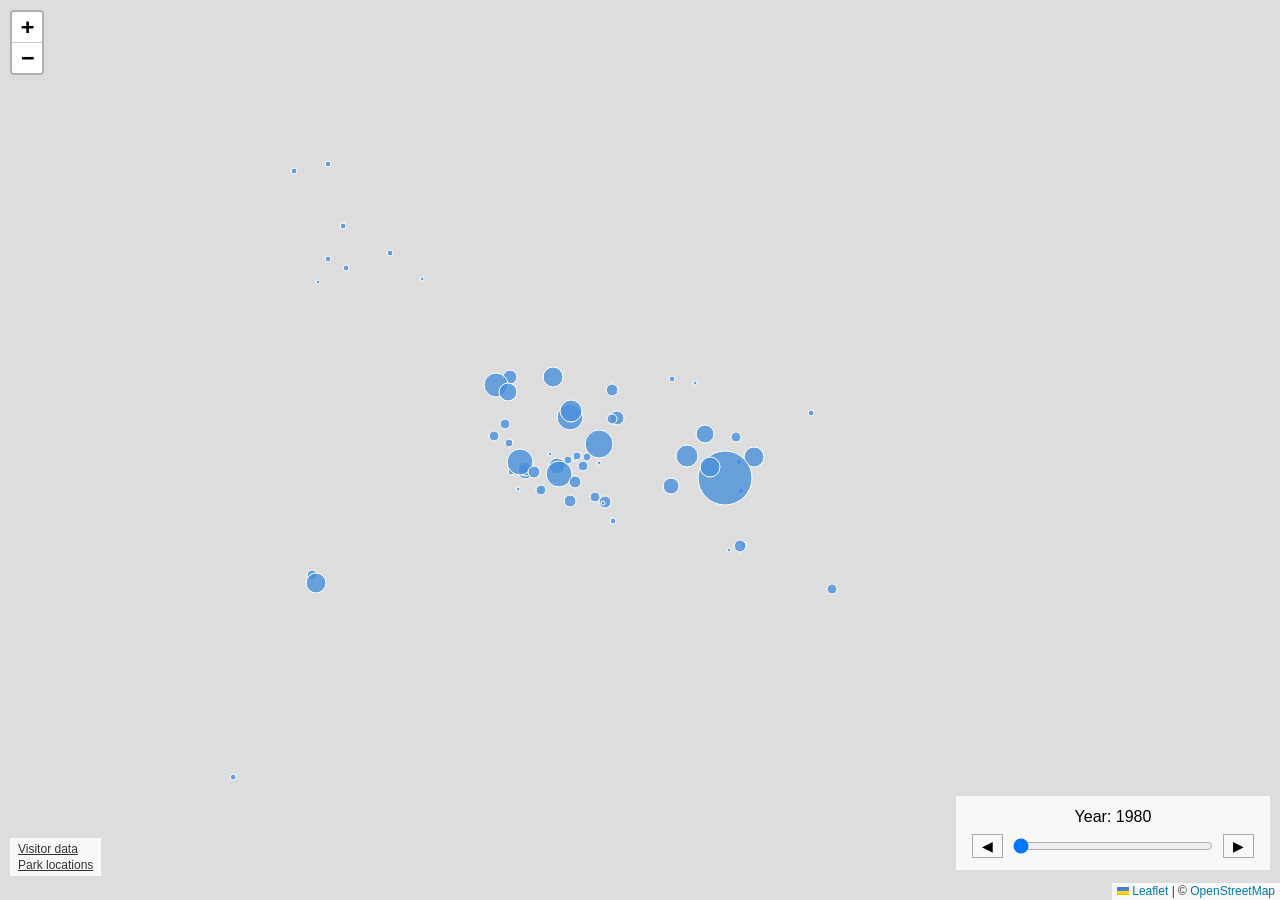
==== index.html @ ed24898b "Moved all files to root" ====
<!DOCTYPE html>
<html lang="en">
    <head>
        <meta charset="utf-8">
        <meta name="viewport" content="width=device-width">
            <title></title>

        <!--put your external stylesheet links here-->
        <link rel="stylesheet" href="lib/dist/leaflet.css">
        <link rel="stylesheet" href="css/style.css">

         <!--you can also place internal styles here;
             place these within <style> tags-->
        
    </head>

    <body>
        <div id="map"></div>
        <div id="slider-container">
            <label>Year: <span id="year-display">1980</span></label>
            <div id="slider-row">
                <button id="btn-prev">&#9664;</button>
                <input type="range" id="year-slider" min="1980" max="2024" value="1980" step="1">
                <button id="btn-next">&#9654;</button>
            </div>
        </div>
        <div id="references">
            <a href="https://irma.nps.gov/Stats/SSRSReports/National%20Reports/Query%20Builder%20for%20Public%20Use%20Statistics%20(1979%20-%20Last%20Calendar%20Year)">Visitor data</a>
            <a href="https://irma.nps.gov/DataStore/Reference/Profile/2224545?lnv=True">Park locations</a>
        </div>
        <script type="text/javascript" src="lib/dist/leaflet-src.js"></script>
        <script type="text/javascript" src="js/main.js"></script>
    </body>
</html>
---- lib/dist/leaflet.css ----
/* required styles */

.leaflet-pane,
.leaflet-tile,
.leaflet-marker-icon,
.leaflet-marker-shadow,
.leaflet-tile-container,
.leaflet-pane > svg,
.leaflet-pane > canvas,
.leaflet-zoom-box,
.leaflet-image-layer,
.leaflet-layer {
	position: absolute;
	left: 0;
	top: 0;
	}
.leaflet-container {
	overflow: hidden;
	}
.leaflet-tile,
.leaflet-marker-icon,
.leaflet-marker-shadow {
	-webkit-user-select: none;
	   -moz-user-select: none;
	        user-select: none;
	  -webkit-user-drag: none;
	}
/* Prevents IE11 from highlighting tiles in blue */
.leaflet-tile::selection {
	background: transparent;
}
/* Safari renders non-retina tile on retina better with this, but Chrome is worse */
.leaflet-safari .leaflet-tile {
	image-rendering: -webkit-optimize-contrast;
	}
/* hack that prevents hw layers "stretching" when loading new tiles */
.leaflet-safari .leaflet-tile-container {
	width: 1600px;
	height: 1600px;
	-webkit-transform-origin: 0 0;
	}
.leaflet-marker-icon,
.leaflet-marker-shadow {
	display: block;
	}
/* .leaflet-container svg: reset svg max-width decleration shipped in Joomla! (joomla.org) 3.x */
/* .leaflet-container img: map is broken in FF if you have max-width: 100% on tiles */
.leaflet-container .leaflet-overlay-pane svg {
	max-width: none !important;
	max-height: none !important;
	}
.leaflet-container .leaflet-marker-pane img,
.leaflet-container .leaflet-shadow-pane img,
.leaflet-container .leaflet-tile-pane img,
.leaflet-container img.leaflet-image-layer,
.leaflet-container .leaflet-tile {
	max-width: none !important;
	max-height: none !important;
	width: auto;
	padding: 0;
	}

.leaflet-container img.leaflet-tile {
	/* See: https://bugs.chromium.org/p/chromium/issues/detail?id=600120 */
	mix-blend-mode: plus-lighter;
}

.leaflet-container.leaflet-touch-zoom {
	-ms-touch-action: pan-x pan-y;
	touch-action: pan-x pan-y;
	}
.leaflet-container.leaflet-touch-drag {
	-ms-touch-action: pinch-zoom;
	/* Fallback for FF which doesn't support pinch-zoom */
	touch-action: none;
	touch-action: pinch-zoom;
}
.leaflet-container.leaflet-touch-drag.leaflet-touch-zoom {
	-ms-touch-action: none;
	touch-action: none;
}
.leaflet-container {
	-webkit-tap-highlight-color: transparent;
}
.leaflet-container a {
	-webkit-tap-highlight-color: rgba(51, 181, 229, 0.4);
}
.leaflet-tile {
	filter: inherit;
	visibility: hidden;
	}
.leaflet-tile-loaded {
	visibility: inherit;
	}
.leaflet-zoom-box {
	width: 0;
	height: 0;
	-moz-box-sizing: border-box;
	     box-sizing: border-box;
	z-index: 800;
	}
/* workaround for https://bugzilla.mozilla.org/show_bug.cgi?id=888319 */
.leaflet-overlay-pane svg {
	-moz-user-select: none;
	}

.leaflet-pane         { z-index: 400; }

.leaflet-tile-pane    { z-index: 200; }
.leaflet-overlay-pane { z-index: 400; }
.leaflet-shadow-pane  { z-index: 500; }
.leaflet-marker-pane  { z-index: 600; }
.leaflet-tooltip-pane   { z-index: 650; }
.leaflet-popup-pane   { z-index: 700; }

.leaflet-map-pane canvas { z-index: 100; }
.leaflet-map-pane svg    { z-index: 200; }

.leaflet-vml-shape {
	width: 1px;
	height: 1px;
	}
.lvml {
	behavior: url(#default#VML);
	display: inline-block;
	position: absolute;
	}


/* control positioning */

.leaflet-control {
	position: relative;
	z-index: 800;
	pointer-events: visiblePainted; /* IE 9-10 doesn't have auto */
	pointer-events: auto;
	}
.leaflet-top,
.leaflet-bottom {
	position: absolute;
	z-index: 1000;
	pointer-events: none;
	}
.leaflet-top {
	top: 0;
	}
.leaflet-right {
	right: 0;
	}
.leaflet-bottom {
	bottom: 0;
	}
.leaflet-left {
	left: 0;
	}
.leaflet-control {
	float: left;
	clear: both;
	}
.leaflet-right .leaflet-control {
	float: right;
	}
.leaflet-top .leaflet-control {
	margin-top: 10px;
	}
.leaflet-bottom .leaflet-control {
	margin-bottom: 10px;
	}
.leaflet-left .leaflet-control {
	margin-left: 10px;
	}
.leaflet-right .leaflet-control {
	margin-right: 10px;
	}


/* zoom and fade animations */

.leaflet-fade-anim .leaflet-popup {
	opacity: 0;
	-webkit-transition: opacity 0.2s linear;
	   -moz-transition: opacity 0.2s linear;
	        transition: opacity 0.2s linear;
	}
.leaflet-fade-anim .leaflet-map-pane .leaflet-popup {
	opacity: 1;
	}
.leaflet-zoom-animated {
	-webkit-transform-origin: 0 0;
	    -ms-transform-origin: 0 0;
	        transform-origin: 0 0;
	}
svg.leaflet-zoom-animated {
	will-change: transform;
}

.leaflet-zoom-anim .leaflet-zoom-animated {
	-webkit-transition: -webkit-transform 0.25s cubic-bezier(0,0,0.25,1);
	   -moz-transition:    -moz-transform 0.25s cubic-bezier(0,0,0.25,1);
	        transition:         transform 0.25s cubic-bezier(0,0,0.25,1);
	}
.leaflet-zoom-anim .leaflet-tile,
.leaflet-pan-anim .leaflet-tile {
	-webkit-transition: none;
	   -moz-transition: none;
	        transition: none;
	}

.leaflet-zoom-anim .leaflet-zoom-hide {
	visibility: hidden;
	}


/* cursors */

.leaflet-interactive {
	cursor: pointer;
	}
.leaflet-grab {
	cursor: -webkit-grab;
	cursor:    -moz-grab;
	cursor:         grab;
	}
.leaflet-crosshair,
.leaflet-crosshair .leaflet-interactive {
	cursor: crosshair;
	}
.leaflet-popup-pane,
.leaflet-control {
	cursor: auto;
	}
.leaflet-dragging .leaflet-grab,
.leaflet-dragging .leaflet-grab .leaflet-interactive,
.leaflet-dragging .leaflet-marker-draggable {
	cursor: move;
	cursor: -webkit-grabbing;
	cursor:    -moz-grabbing;
	cursor:         grabbing;
	}

/* marker & overlays interactivity */
.leaflet-marker-icon,
.leaflet-marker-shadow,
.leaflet-image-layer,
.leaflet-pane > svg path,
.leaflet-tile-container {
	pointer-events: none;
	}

.leaflet-marker-icon.leaflet-interactive,
.leaflet-image-layer.leaflet-interactive,
.leaflet-pane > svg path.leaflet-interactive,
svg.leaflet-image-layer.leaflet-interactive path {
	pointer-events: visiblePainted; /* IE 9-10 doesn't have auto */
	pointer-events: auto;
	}

/* visual tweaks */

.leaflet-container {
	background: #ddd;
	outline-offset: 1px;
	}
.leaflet-container a {
	color: #0078A8;
	}
.leaflet-zoom-box {
	border: 2px dotted #38f;
	background: rgba(255,255,255,0.5);
	}


/* general typography */
.leaflet-container {
	font-family: "Helvetica Neue", Arial, Helvetica, sans-serif;
	font-size: 12px;
	font-size: 0.75rem;
	line-height: 1.5;
	}


/* general toolbar styles */

.leaflet-bar {
	box-shadow: 0 1px 5px rgba(0,0,0,0.65);
	border-radius: 4px;
	}
.leaflet-bar a {
	background-color: #fff;
	border-bottom: 1px solid #ccc;
	width: 26px;
	height: 26px;
	line-height: 26px;
	display: block;
	text-align: center;
	text-decoration: none;
	color: black;
	}
.leaflet-bar a,
.leaflet-control-layers-toggle {
	background-position: 50% 50%;
	background-repeat: no-repeat;
	display: block;
	}
.leaflet-bar a:hover,
.leaflet-bar a:focus {
	background-color: #f4f4f4;
	}
.leaflet-bar a:first-child {
	border-top-left-radius: 4px;
	border-top-right-radius: 4px;
	}
.leaflet-bar a:last-child {
	border-bottom-left-radius: 4px;
	border-bottom-right-radius: 4px;
	border-bottom: none;
	}
.leaflet-bar a.leaflet-disabled {
	cursor: default;
	background-color: #f4f4f4;
	color: #bbb;
	}

.leaflet-touch .leaflet-bar a {
	width: 30px;
	height: 30px;
	line-height: 30px;
	}
.leaflet-touch .leaflet-bar a:first-child {
	border-top-left-radius: 2px;
	border-top-right-radius: 2px;
	}
.leaflet-touch .leaflet-bar a:last-child {
	border-bottom-left-radius: 2px;
	border-bottom-right-radius: 2px;
	}

/* zoom control */

.leaflet-control-zoom-in,
.leaflet-control-zoom-out {
	font: bold 18px 'Lucida Console', Monaco, monospace;
	text-indent: 1px;
	}

.leaflet-touch .leaflet-control-zoom-in, .leaflet-touch .leaflet-control-zoom-out  {
	font-size: 22px;
	}


/* layers control */

.leaflet-control-layers {
	box-shadow: 0 1px 5px rgba(0,0,0,0.4);
	background: #fff;
	border-radius: 5px;
	}
.leaflet-control-layers-toggle {
	background-image: url(images/layers.png);
	width: 36px;
	height: 36px;
	}
.leaflet-retina .leaflet-control-layers-toggle {
	background-image: url(images/layers-2x.png);
	background-size: 26px 26px;
	}
.leaflet-touch .leaflet-control-layers-toggle {
	width: 44px;
	height: 44px;
	}
.leaflet-control-layers .leaflet-control-layers-list,
.leaflet-control-layers-expanded .leaflet-control-layers-toggle {
	display: none;
	}
.leaflet-control-layers-expanded .leaflet-control-layers-list {
	display: block;
	position: relative;
	}
.leaflet-control-layers-expanded {
	padding: 6px 10px 6px 6px;
	color: #333;
	background: #fff;
	}
.leaflet-control-layers-scrollbar {
	overflow-y: scroll;
	overflow-x: hidden;
	padding-right: 5px;
	}
.leaflet-control-layers-selector {
	margin-top: 2px;
	position: relative;
	top: 1px;
	}
.leaflet-control-layers label {
	display: block;
	font-size: 13px;
	font-size: 1.08333em;
	}
.leaflet-control-layers-separator {
	height: 0;
	border-top: 1px solid #ddd;
	margin: 5px -10px 5px -6px;
	}

/* Default icon URLs */
.leaflet-default-icon-path { /* used only in path-guessing heuristic, see L.Icon.Default */
	background-image: url(images/marker-icon.png);
	}


/* attribution and scale controls */

.leaflet-container .leaflet-control-attribution {
	background: #fff;
	background: rgba(255, 255, 255, 0.8);
	margin: 0;
	}
.leaflet-control-attribution,
.leaflet-control-scale-line {
	padding: 0 5px;
	color: #333;
	line-height: 1.4;
	}
.leaflet-control-attribution a {
	text-decoration: none;
	}
.leaflet-control-attribution a:hover,
.leaflet-control-attribution a:focus {
	text-decoration: underline;
	}
.leaflet-attribution-flag {
	display: inline !important;
	vertical-align: baseline !important;
	width: 1em;
	height: 0.6669em;
	}
.leaflet-left .leaflet-control-scale {
	margin-left: 5px;
	}
.leaflet-bottom .leaflet-control-scale {
	margin-bottom: 5px;
	}
.leaflet-control-scale-line {
	border: 2px solid #777;
	border-top: none;
	line-height: 1.1;
	padding: 2px 5px 1px;
	white-space: nowrap;
	-moz-box-sizing: border-box;
	     box-sizing: border-box;
	background: rgba(255, 255, 255, 0.8);
	text-shadow: 1px 1px #fff;
	}
.leaflet-control-scale-line:not(:first-child) {
	border-top: 2px solid #777;
	border-bottom: none;
	margin-top: -2px;
	}
.leaflet-control-scale-line:not(:first-child):not(:last-child) {
	border-bottom: 2px solid #777;
	}

.leaflet-touch .leaflet-control-attribution,
.leaflet-touch .leaflet-control-layers,
.leaflet-touch .leaflet-bar {
	box-shadow: none;
	}
.leaflet-touch .leaflet-control-layers,
.leaflet-touch .leaflet-bar {
	border: 2px solid rgba(0,0,0,0.2);
	background-clip: padding-box;
	}


/* popup */

.leaflet-popup {
	position: absolute;
	text-align: center;
	margin-bottom: 20px;
	}
.leaflet-popup-content-wrapper {
	padding: 1px;
	text-align: left;
	border-radius: 12px;
	}
.leaflet-popup-content {
	margin: 13px 24px 13px 20px;
	line-height: 1.3;
	font-size: 13px;
	font-size: 1.08333em;
	min-height: 1px;
	}
.leaflet-popup-content p {
	margin: 17px 0;
	margin: 1.3em 0;
	}
.leaflet-popup-tip-container {
	width: 40px;
	height: 20px;
	position: absolute;
	left: 50%;
	margin-top: -1px;
	margin-left: -20px;
	overflow: hidden;
	pointer-events: none;
	}
.leaflet-popup-tip {
	width: 17px;
	height: 17px;
	padding: 1px;

	margin: -10px auto 0;
	pointer-events: auto;

	-webkit-transform: rotate(45deg);
	   -moz-transform: rotate(45deg);
	    -ms-transform: rotate(45deg);
	        transform: rotate(45deg);
	}
.leaflet-popup-content-wrapper,
.leaflet-popup-tip {
	background: white;
	color: #333;
	box-shadow: 0 3px 14px rgba(0,0,0,0.4);
	}
.leaflet-container a.leaflet-popup-close-button {
	position: absolute;
	top: 0;
	right: 0;
	border: none;
	text-align: center;
	width: 24px;
	height: 24px;
	font: 16px/24px Tahoma, Verdana, sans-serif;
	color: #757575;
	text-decoration: none;
	background: transparent;
	}
.leaflet-container a.leaflet-popup-close-button:hover,
.leaflet-container a.leaflet-popup-close-button:focus {
	color: #585858;
	}
.leaflet-popup-scrolled {
	overflow: auto;
	}

.leaflet-oldie .leaflet-popup-content-wrapper {
	-ms-zoom: 1;
	}
.leaflet-oldie .leaflet-popup-tip {
	width: 24px;
	margin: 0 auto;

	-ms-filter: "progid:DXImageTransform.Microsoft.Matrix(M11=0.70710678, M12=0.70710678, M21=-0.70710678, M22=0.70710678)";
	filter: progid:DXImageTransform.Microsoft.Matrix(M11=0.70710678, M12=0.70710678, M21=-0.70710678, M22=0.70710678);
	}

.leaflet-oldie .leaflet-control-zoom,
.leaflet-oldie .leaflet-control-layers,
.leaflet-oldie .leaflet-popup-content-wrapper,
.leaflet-oldie .leaflet-popup-tip {
	border: 1px solid #999;
	}


/* div icon */

.leaflet-div-icon {
	background: #fff;
	border: 1px solid #666;
	}


/* Tooltip */
/* Base styles for the element that has a tooltip */
.leaflet-tooltip {
	position: absolute;
	padding: 6px;
	background-color: #fff;
	border: 1px solid #fff;
	border-radius: 3px;
	color: #222;
	white-space: nowrap;
	-webkit-user-select: none;
	-moz-user-select: none;
	-ms-user-select: none;
	user-select: none;
	pointer-events: none;
	box-shadow: 0 1px 3px rgba(0,0,0,0.4);
	}
.leaflet-tooltip.leaflet-interactive {
	cursor: pointer;
	pointer-events: auto;
	}
.leaflet-tooltip-top:before,
.leaflet-tooltip-bottom:before,
.leaflet-tooltip-left:before,
.leaflet-tooltip-right:before {
	position: absolute;
	pointer-events: none;
	border: 6px solid transparent;
	background: transparent;
	content: "";
	}

/* Directions */

.leaflet-tooltip-bottom {
	margin-top: 6px;
}
.leaflet-tooltip-top {
	margin-top: -6px;
}
.leaflet-tooltip-bottom:before,
.leaflet-tooltip-top:before {
	left: 50%;
	margin-left: -6px;
	}
.leaflet-tooltip-top:before {
	bottom: 0;
	margin-bottom: -12px;
	border-top-color: #fff;
	}
.leaflet-tooltip-bottom:before {
	top: 0;
	margin-top: -12px;
	margin-left: -6px;
	border-bottom-color: #fff;
	}
.leaflet-tooltip-left {
	margin-left: -6px;
}
.leaflet-tooltip-right {
	margin-left: 6px;
}
.leaflet-tooltip-left:before,
.leaflet-tooltip-right:before {
	top: 50%;
	margin-top: -6px;
	}
.leaflet-tooltip-left:before {
	right: 0;
	margin-right: -12px;
	border-left-color: #fff;
	}
.leaflet-tooltip-right:before {
	left: 0;
	margin-left: -12px;
	border-right-color: #fff;
	}

/* Printing */

@media print {
	/* Prevent printers from removing background-images of controls. */
	.leaflet-control {
		-webkit-print-color-adjust: exact;
		print-color-adjust: exact;
		}
	}
---- css/style.css ----
/*Add CSS styles here*/

body {
    margin: 0;
    font-family: sans-serif;
}

#map {
    height: 100vh;
}

#slider-container {
    position: fixed;
    bottom: 30px;
    right: 10px;
    background: rgba(255, 255, 255, 0.8);
    padding: 12px 16px;
    z-index: 1000;
    display: flex;
    flex-direction: column;
    align-items: center;
    gap: 8px;
    font-size: 1rem;
}

#slider-row {
    display: flex;
    align-items: center;
    gap: 8px;
}

#slider-container input[type="range"] {
    width: 200px;
    cursor: pointer;
}

#btn-prev, #btn-next {
    background: none;
    border: 1px solid #aaa;
    cursor: pointer;
    padding: 4px 9px;
    font-size: 0.875rem;
    line-height: 1;
}

#btn-prev:hover, #btn-next:hover {
    background: #eee;
}

#references {
    position: fixed;
    bottom: 24px;
    left: 10px;
    background: rgba(255, 255, 255, 0.8);
    padding: 4px 8px;
    font-size: 0.75rem;
    display: flex;
    flex-direction: column;
    gap: 2px;
    z-index: 1000;
}

#references a {
    color: #333;
}

.popup-content h3 {
    margin: 0 0 8px 0;
    font-size: 1rem;
    border-bottom: 2px solid #4a90d9;
    padding-bottom: 4px;
}

.popup-content p {
    margin: 4px 0;
    font-size: 0.875rem;
}

.popup-label {
    font-weight: bold;
    color: #555;
}
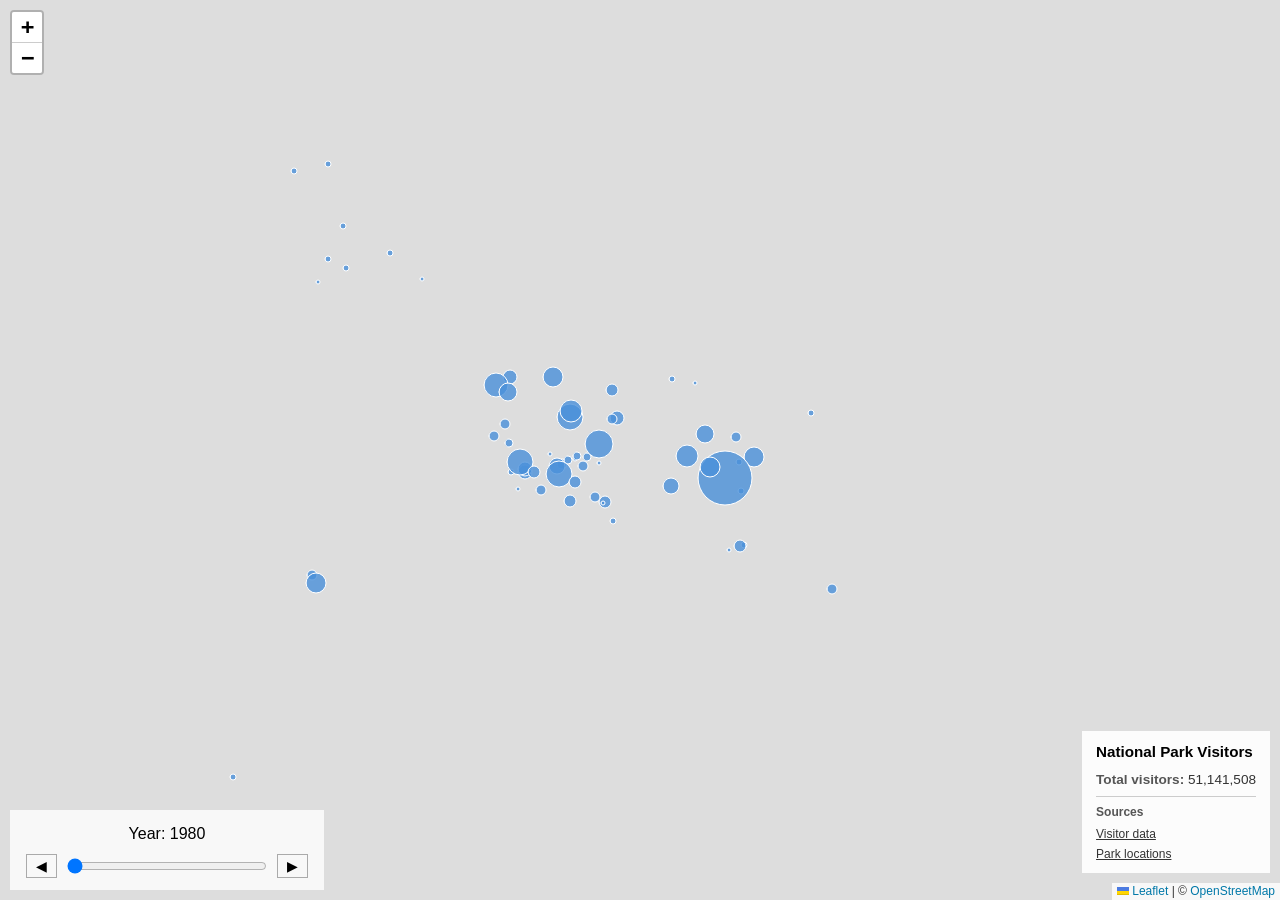
==== commit ec5f4f86: "Refactored to use leaflet control" ====
--- a/index.html
+++ b/index.html
@@ -16,18 +16,6 @@
 
     <body>
         <div id="map"></div>
-        <div id="slider-container">
-            <label>Year: <span id="year-display">1980</span></label>
-            <div id="slider-row">
-                <button id="btn-prev">&#9664;</button>
-                <input type="range" id="year-slider" min="1980" max="2024" value="1980" step="1">
-                <button id="btn-next">&#9654;</button>
-            </div>
-        </div>
-        <div id="references">
-            <a href="https://irma.nps.gov/Stats/SSRSReports/National%20Reports/Query%20Builder%20for%20Public%20Use%20Statistics%20(1979%20-%20Last%20Calendar%20Year)">Visitor data</a>
-            <a href="https://irma.nps.gov/DataStore/Reference/Profile/2224545?lnv=True">Park locations</a>
-        </div>
         <script type="text/javascript" src="lib/dist/leaflet-src.js"></script>
         <script type="text/javascript" src="js/main.js"></script>
     </body>
--- a/css/style.css
+++ b/css/style.css
@@ -9,13 +9,9 @@
     height: 100vh;
 }
 
-#slider-container {
-    position: fixed;
-    bottom: 30px;
-    right: 10px;
+.sequence-control-container {
     background: rgba(255, 255, 255, 0.8);
     padding: 12px 16px;
-    z-index: 1000;
     display: flex;
     flex-direction: column;
     align-items: center;
@@ -23,18 +19,18 @@
     font-size: 1rem;
 }
 
-#slider-row {
+.slider-row {
     display: flex;
     align-items: center;
     gap: 8px;
 }
 
-#slider-container input[type="range"] {
+.sequence-control-container .year-slider {
     width: 200px;
     cursor: pointer;
 }
 
-#btn-prev, #btn-next {
+.step-btn {
     background: none;
     border: 1px solid #aaa;
     cursor: pointer;
@@ -43,24 +39,84 @@
     line-height: 1;
 }
 
-#btn-prev:hover, #btn-next:hover {
+.step-btn:hover {
     background: #eee;
 }
 
-#references {
-    position: fixed;
-    bottom: 24px;
-    left: 10px;
-    background: rgba(255, 255, 255, 0.8);
-    padding: 4px 8px;
-    font-size: 0.75rem;
+.legend-control-container {
+    background: rgba(255, 255, 255, 0.9);
+    padding: 10px 14px;
+    font-size: 0.85rem;
+    max-width: 220px;
+}
+
+.legend-title {
+    margin: 0 0 6px 0;
+    font-size: 0.95rem;
+}
+
+.legend-total {
+    margin: 0 0 6px 0;
+    font-size: 0.85rem;
+    color: #333;
+}
+
+.legend-total-label {
+    font-weight: bold;
+    color: #555;
+}
+
+.legend-year-info {
+    margin: 0 0 8px 0;
+    font-size: 0.8rem;
+    color: #444;
+    line-height: 1.4;
+}
+
+.legend-symbols {
+    display: flex;
+    flex-direction: column;
+    gap: 4px;
+    margin-bottom: 8px;
+}
+
+.legend-row {
+    display: flex;
+    align-items: center;
+    gap: 8px;
+}
+
+.legend-circle {
+    display: inline-block;
+    border-radius: 50%;
+    background: #4a90d9;
+    opacity: 0.8;
+    flex-shrink: 0;
+}
+
+.legend-label {
+    font-size: 0.8rem;
+    color: #333;
+}
+
+.legend-references {
+    border-top: 1px solid #ccc;
+    padding-top: 6px;
+    margin-top: 4px;
     display: flex;
     flex-direction: column;
     gap: 2px;
-    z-index: 1000;
+    font-size: 0.75rem;
 }
 
-#references a {
+.legend-ref-title {
+    font-weight: bold;
+    font-size: 0.75rem;
+    color: #555;
+    margin-bottom: 2px;
+}
+
+.legend-references a {
     color: #333;
 }
 
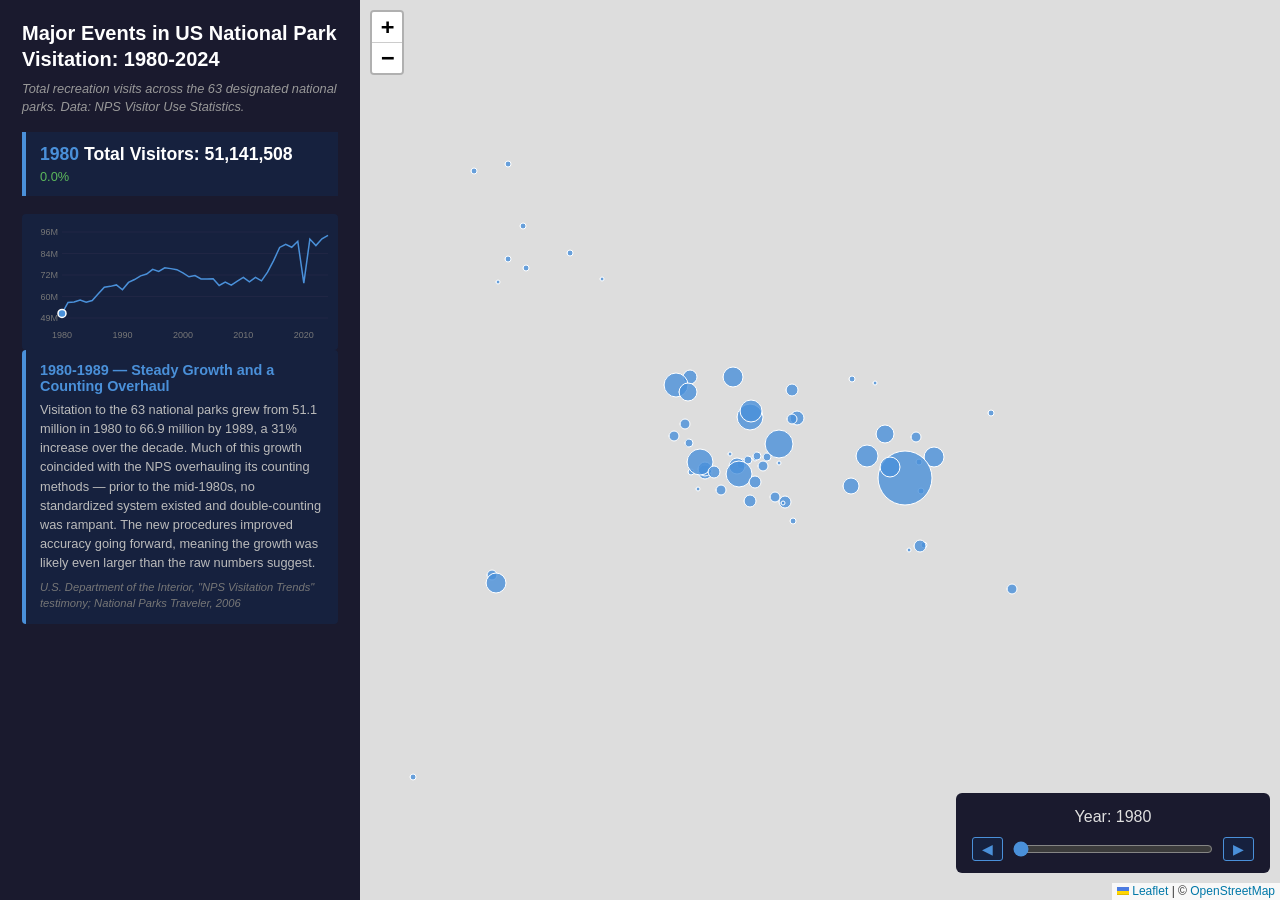
==== commit 0ce37b72: "Created sidebar and improved styling" ====
--- a/index.html
+++ b/index.html
@@ -15,7 +15,16 @@
     </head>
 
     <body>
-        <div id="map"></div>
+        <div id="app-container">
+            <div id="sidebar">
+                <h1 id="sidebar-title">Major Events in US National Park Visitation: 1980-2024</h1>
+                <p id="sidebar-subtitle">Total recreation visits across the 63 designated national parks. Data: NPS Visitor Use Statistics.</p>
+                <div id="sidebar-total"></div>
+                <div id="sidebar-chart"></div>
+                <div id="sidebar-sections"></div>
+            </div>
+            <div id="map"></div>
+        </div>
         <script type="text/javascript" src="lib/dist/leaflet-src.js"></script>
         <script type="text/javascript" src="js/main.js"></script>
     </body>
--- a/css/style.css
+++ b/css/style.css
@@ -5,18 +5,108 @@
     font-family: sans-serif;
 }
 
+#app-container {
+    display: flex;
+    height: 100vh;
+}
+
+#sidebar {
+    width: 360px;
+    min-width: 360px;
+    height: 100vh;
+    overflow-y: auto;
+    background: #1a1a2e;
+    color: #e0e0e0;
+    padding: 20px 22px;
+    box-sizing: border-box;
+}
+
+#sidebar-title {
+    margin: 0 0 8px 0;
+    font-size: 1.25rem;
+    color: #ffffff;
+    line-height: 1.3;
+}
+
+#sidebar-subtitle {
+    margin: 0 0 16px 0;
+    font-size: 0.8rem;
+    color: #999;
+    font-style: italic;
+    line-height: 1.4;
+}
+
+#sidebar-total {
+    background: #16213e;
+    border-left: 4px solid #4a90d9;
+    padding: 12px 14px;
+    margin-bottom: 18px;
+    font-size: 1.1rem;
+    font-weight: bold;
+    color: #fff;
+}
+
+#sidebar-total .total-year {
+    color: #4a90d9;
+}
+
+#sidebar-total .total-pct {
+    display: block;
+    font-size: 0.8rem;
+    margin-top: 4px;
+    font-weight: normal;
+}
+
+.sidebar-section {
+    background: #16213e;
+    border-left: 4px solid #4a90d9;
+    border-radius: 4px;
+    padding: 12px 14px;
+    margin-bottom: 12px;
+}
+
+.sidebar-section h3 {
+    margin: 0 0 6px 0;
+    font-size: 0.9rem;
+    color: #4a90d9;
+}
+
+.sidebar-section p {
+    margin: 0;
+    font-size: 0.8rem;
+    line-height: 1.5;
+    color: #bbb;
+}
+
+.sidebar-section .sidebar-sources {
+    margin-top: 6px;
+    font-size: 0.7rem;
+    color: #777;
+    font-style: italic;
+}
+
+#sidebar-chart {
+    background: #16213e;
+    border-radius: 4px;
+    padding: 8px 0 4px 0;
+    text-align: center;
+}
+
 #map {
+    flex: 1;
     height: 100vh;
 }
 
 .sequence-control-container {
-    background: rgba(255, 255, 255, 0.8);
+    background: #1a1a2e;
     padding: 12px 16px;
     display: flex;
     flex-direction: column;
     align-items: center;
     gap: 8px;
     font-size: 1rem;
+    color: #e0e0e0;
+    border-radius: 6px;
 }
 
 .slider-row {
@@ -28,96 +118,22 @@
 .sequence-control-container .year-slider {
     width: 200px;
     cursor: pointer;
+    accent-color: #4a90d9;
 }
 
 .step-btn {
-    background: none;
-    border: 1px solid #aaa;
+    background: #16213e;
+    border: 1px solid #4a90d9;
+    color: #4a90d9;
     cursor: pointer;
     padding: 4px 9px;
     font-size: 0.875rem;
     line-height: 1;
+    border-radius: 3px;
 }
 
 .step-btn:hover {
-    background: #eee;
-}
-
-.legend-control-container {
-    background: rgba(255, 255, 255, 0.9);
-    padding: 10px 14px;
-    font-size: 0.85rem;
-    max-width: 220px;
-}
-
-.legend-title {
-    margin: 0 0 6px 0;
-    font-size: 0.95rem;
-}
-
-.legend-total {
-    margin: 0 0 6px 0;
-    font-size: 0.85rem;
-    color: #333;
-}
-
-.legend-total-label {
-    font-weight: bold;
-    color: #555;
-}
-
-.legend-year-info {
-    margin: 0 0 8px 0;
-    font-size: 0.8rem;
-    color: #444;
-    line-height: 1.4;
-}
-
-.legend-symbols {
-    display: flex;
-    flex-direction: column;
-    gap: 4px;
-    margin-bottom: 8px;
-}
-
-.legend-row {
-    display: flex;
-    align-items: center;
-    gap: 8px;
-}
-
-.legend-circle {
-    display: inline-block;
-    border-radius: 50%;
-    background: #4a90d9;
-    opacity: 0.8;
-    flex-shrink: 0;
-}
-
-.legend-label {
-    font-size: 0.8rem;
-    color: #333;
-}
-
-.legend-references {
-    border-top: 1px solid #ccc;
-    padding-top: 6px;
-    margin-top: 4px;
-    display: flex;
-    flex-direction: column;
-    gap: 2px;
-    font-size: 0.75rem;
-}
-
-.legend-ref-title {
-    font-weight: bold;
-    font-size: 0.75rem;
-    color: #555;
-    margin-bottom: 2px;
-}
-
-.legend-references a {
-    color: #333;
+    background: #1a2744;
 }
 
 .popup-content h3 {
@@ -135,4 +151,4 @@
 .popup-label {
     font-weight: bold;
     color: #555;
-}+}
